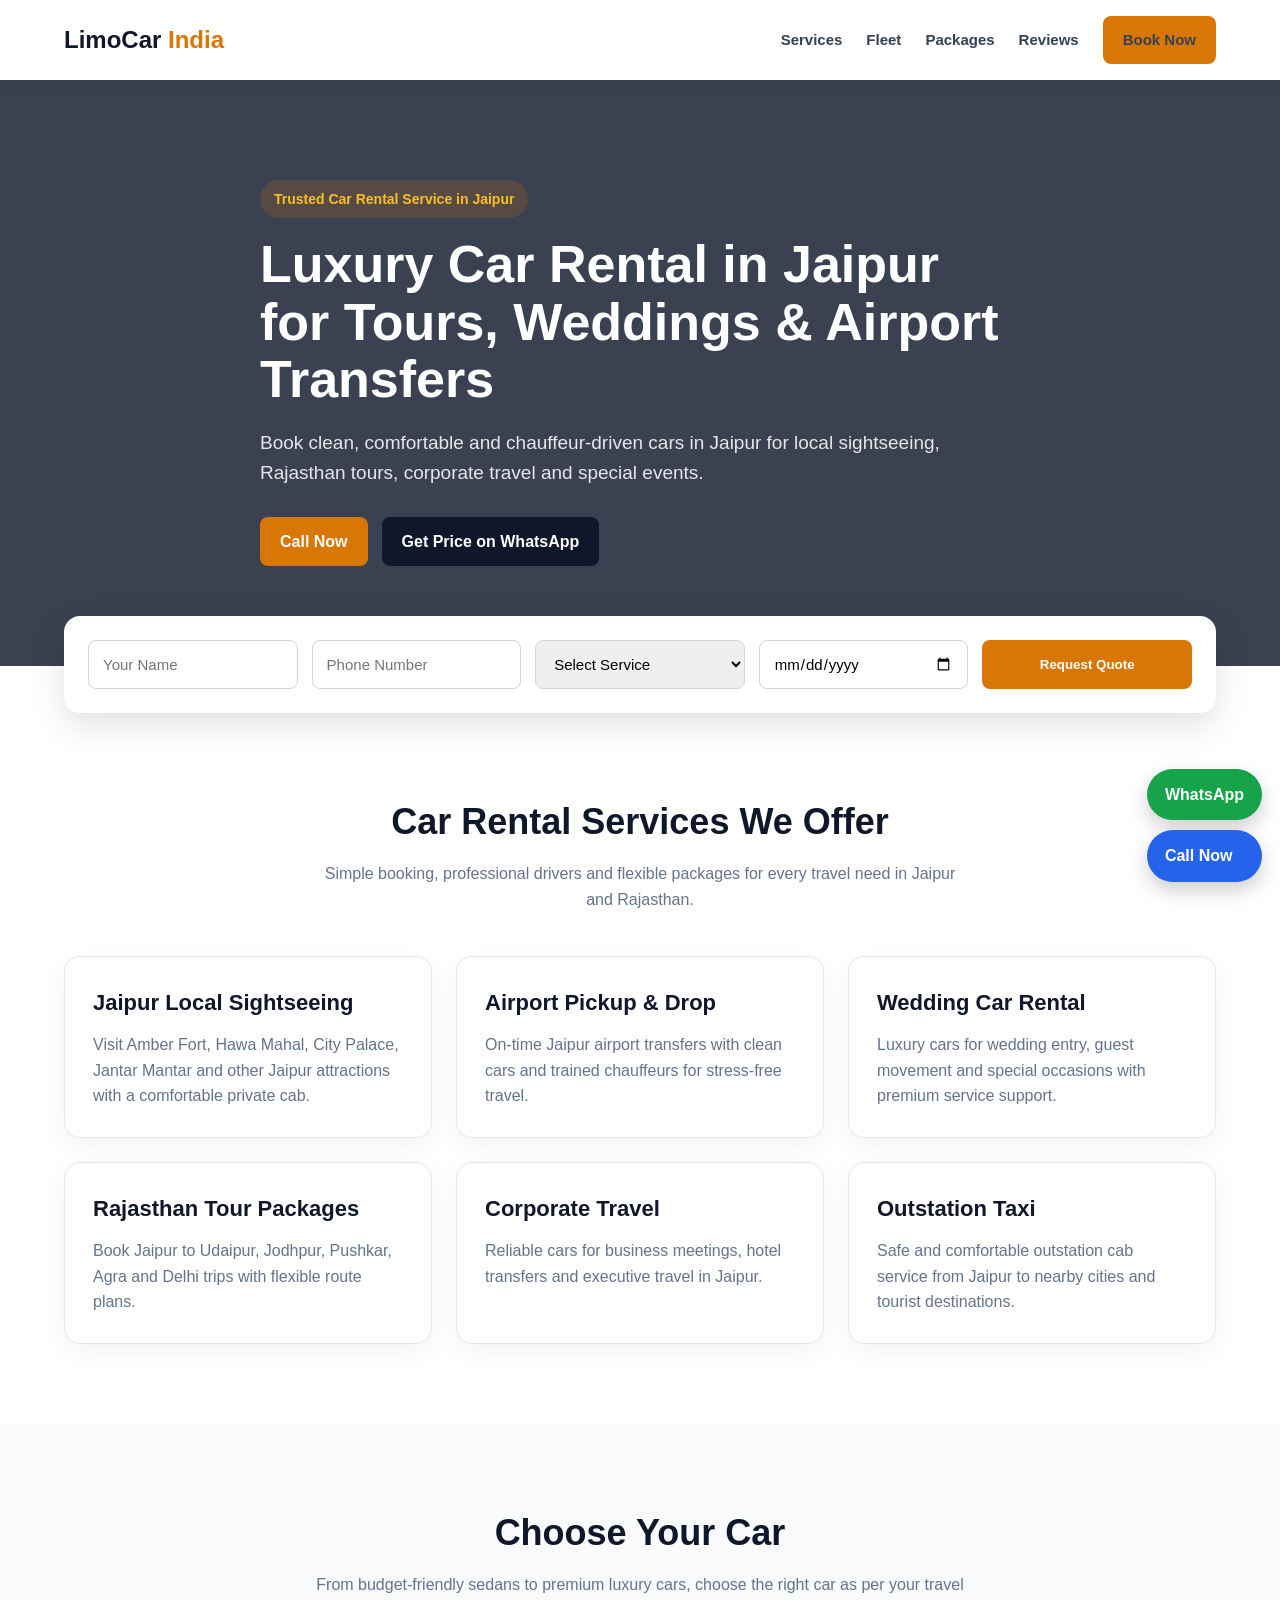
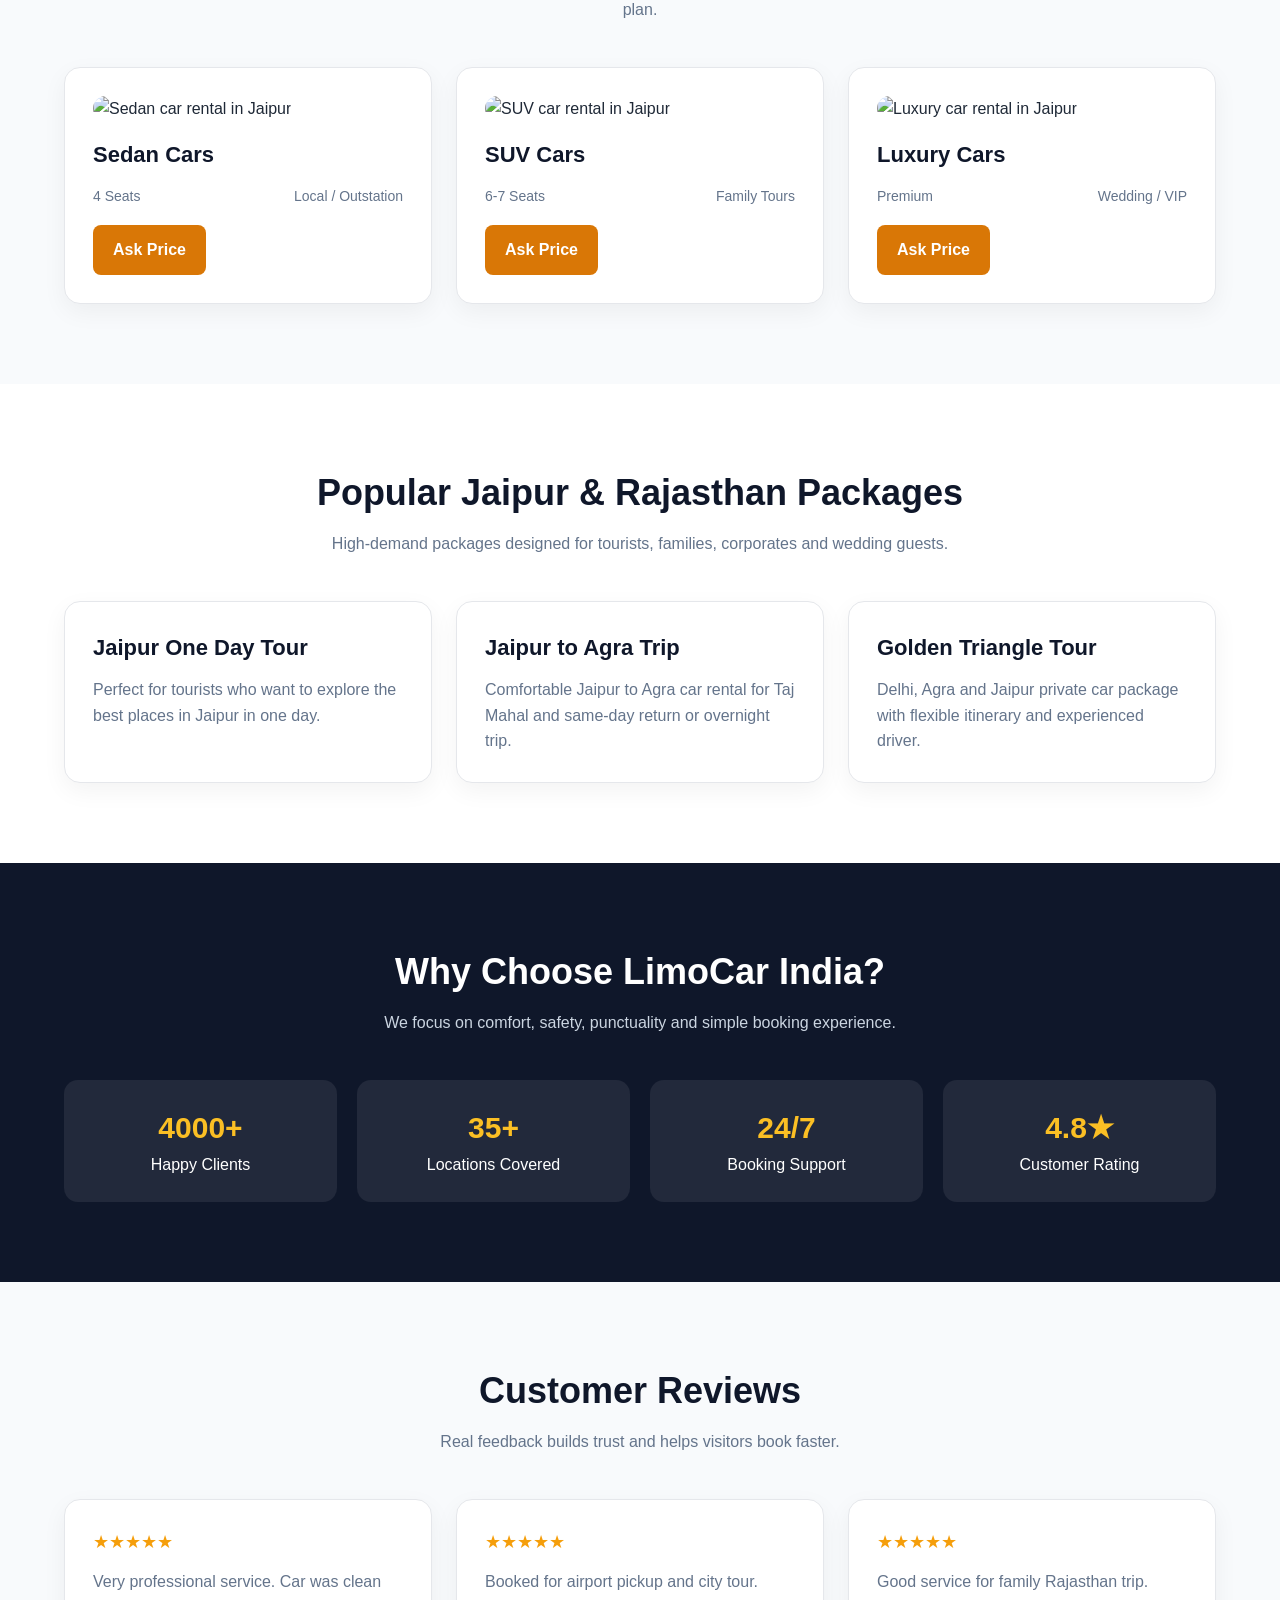
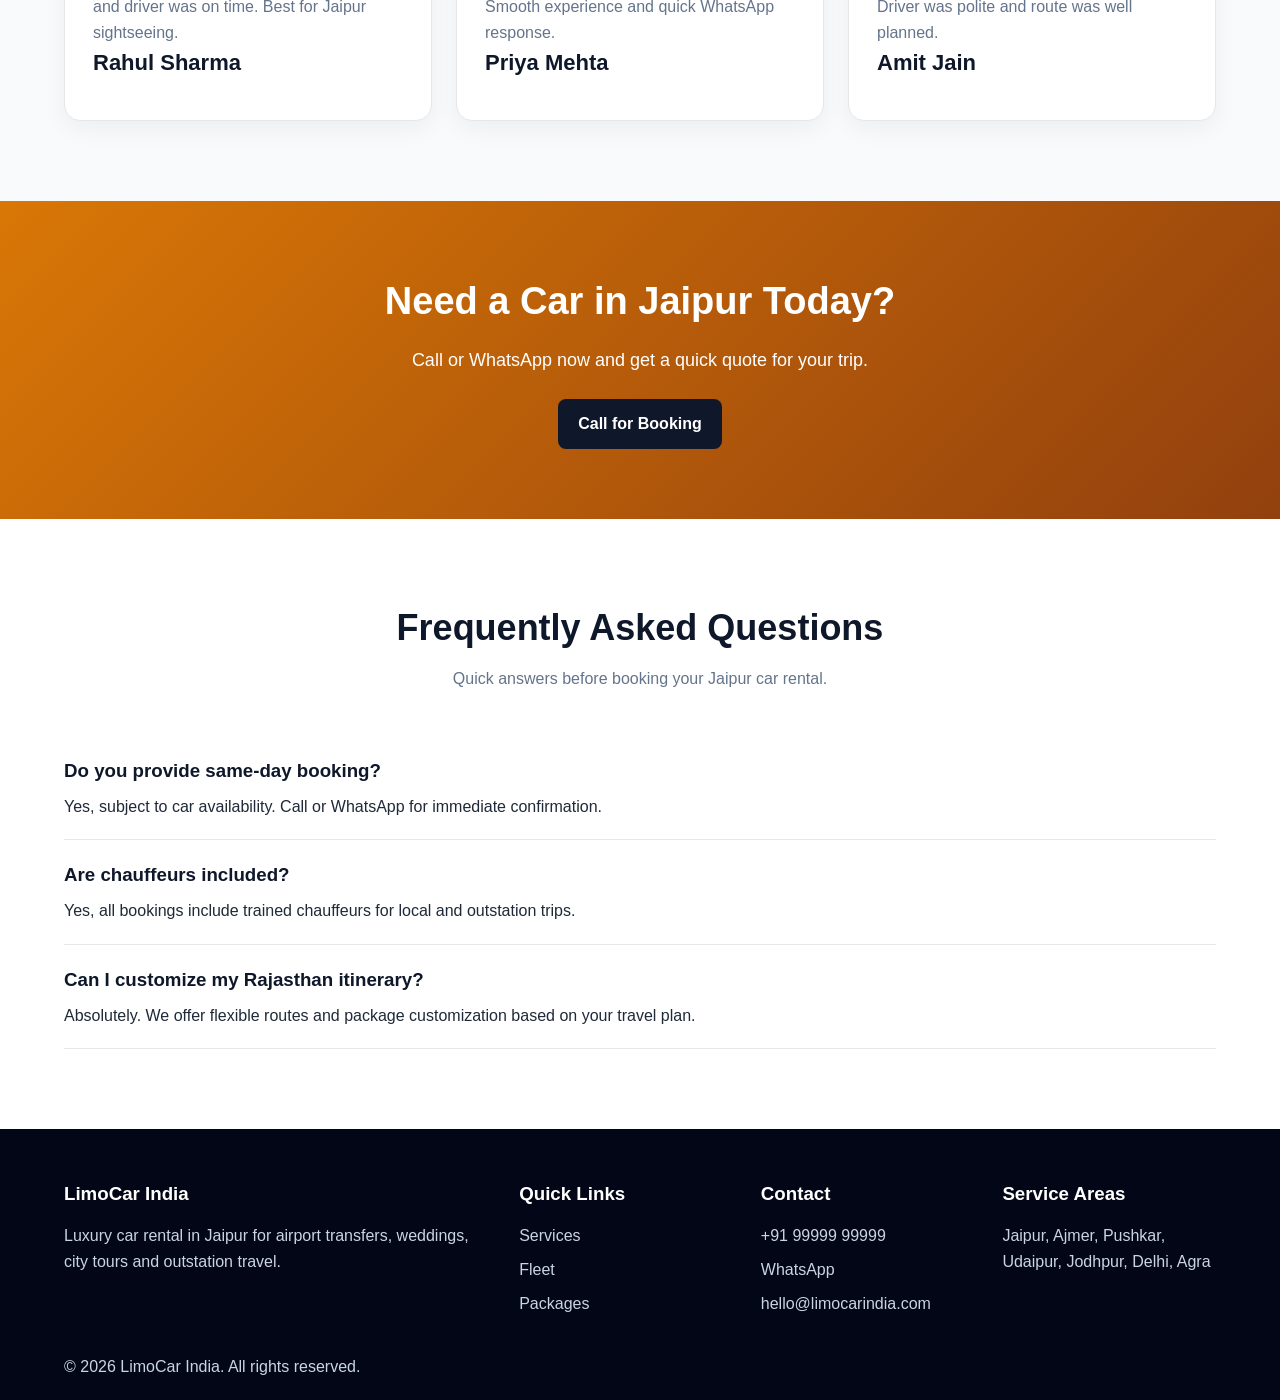
==== index.html @ aa5ab609 "Add complete Jaipur luxury car rental landing page" ====
<!DOCTYPE html>
<html lang="en">
<head>
  <meta charset="UTF-8" />
  <meta name="viewport" content="width=device-width, initial-scale=1.0" />
  <title>Luxury Car Rental in Jaipur | LimoCar India</title>
  <meta name="description" content="Book reliable luxury car rental in Jaipur for airport transfers, weddings, city tours, Rajasthan trips and corporate travel. Call or WhatsApp LimoCar India today." />
  <style>
    * { margin: 0; padding: 0; box-sizing: border-box; font-family: Arial, sans-serif; }
    body { color: #1f2937; background: #ffffff; line-height: 1.6; }
    a { text-decoration: none; }
    .container { width: 90%; max-width: 1180px; margin: auto; }

    header { background: #ffffff; box-shadow: 0 2px 12px rgba(0,0,0,0.08); position: sticky; top: 0; z-index: 1000; }
    .nav { display: flex; align-items: center; justify-content: space-between; padding: 16px 0; }
    .logo { font-size: 24px; font-weight: 800; color: #0f172a; }
    .logo span { color: #d97706; }
    .nav-links { display: flex; gap: 24px; align-items: center; }
    .nav-links a { color: #334155; font-size: 15px; font-weight: 600; }

    .btn { display: inline-block; padding: 12px 20px; border-radius: 8px; font-weight: 700; transition: 0.3s; border: none; cursor: pointer; }
    .btn-primary { background: #d97706; color: #ffffff; }
    .btn-primary:hover { background: #b45309; }
    .btn-secondary { background: #0f172a; color: #ffffff; }

    .hero {
      background: linear-gradient(rgba(15,23,42,0.82), rgba(15,23,42,0.82)), url('https://images.unsplash.com/photo-1549924231-f129b911e442?auto=format&fit=crop&w=1600&q=80');
      background-size: cover; background-position: center; color: #ffffff; padding: 100px 0;
    }
    .hero-content { max-width: 760px; }
    .badge { display: inline-block; background: rgba(217,119,6,0.18); color: #fbbf24; padding: 8px 14px; border-radius: 50px; margin-bottom: 18px; font-weight: 700; font-size: 14px; }
    h1 { font-size: 52px; line-height: 1.1; margin-bottom: 20px; }
    .hero p { font-size: 19px; margin-bottom: 28px; color: #e5e7eb; }
    .hero-actions { display: flex; gap: 14px; flex-wrap: wrap; }

    .quick-form { background: #ffffff; padding: 24px; border-radius: 16px; margin-top: -50px; box-shadow: 0 12px 35px rgba(0,0,0,0.12); position: relative; z-index: 10; }
    .form-grid { display: grid; grid-template-columns: repeat(5, 1fr); gap: 14px; }
    input, select { padding: 14px; border: 1px solid #d1d5db; border-radius: 8px; width: 100%; font-size: 15px; }

    .section { padding: 80px 0; }
    .section-title { text-align: center; margin-bottom: 44px; }
    .section-title h2 { font-size: 36px; color: #0f172a; margin-bottom: 10px; }
    .section-title p { color: #64748b; max-width: 650px; margin: auto; }

    .cards { display: grid; grid-template-columns: repeat(3, 1fr); gap: 24px; }
    .card { padding: 28px; border: 1px solid #e5e7eb; border-radius: 16px; background: #ffffff; box-shadow: 0 8px 24px rgba(0,0,0,0.05); }
    .card h3 { font-size: 22px; margin-bottom: 12px; color: #0f172a; }
    .card p { color: #64748b; }

    .fleet { background: #f8fafc; }
    .fleet-card img { width: 100%; height: 210px; object-fit: cover; border-radius: 14px; margin-bottom: 16px; }
    .fleet-meta { display: flex; justify-content: space-between; margin: 12px 0 18px; color: #64748b; font-size: 14px; }

    .why { background: #0f172a; color: #ffffff; }
    .why .section-title h2, .why h3 { color: #ffffff; }
    .why p { color: #cbd5e1; }
    .trust-grid { display: grid; grid-template-columns: repeat(4, 1fr); gap: 20px; text-align: center; }
    .trust-box { background: rgba(255,255,255,0.08); padding: 24px; border-radius: 14px; }
    .trust-box strong { display: block; font-size: 30px; color: #fbbf24; }

    .reviews { background: #f8fafc; }
    .review-stars { color: #f59e0b; margin-bottom: 12px; font-size: 18px; }

    .cta-section { background: linear-gradient(135deg, #d97706, #92400e); color: #ffffff; text-align: center; padding: 70px 20px; }
    .cta-section h2 { font-size: 38px; margin-bottom: 14px; }
    .cta-section p { margin-bottom: 24px; font-size: 18px; }

    .faq-item { border-bottom: 1px solid #e5e7eb; padding: 20px 0; }
    .faq-item h3 { color: #0f172a; margin-bottom: 8px; }

    footer { background: #020617; color: #cbd5e1; padding: 50px 0 20px; }
    .footer-grid { display: grid; grid-template-columns: 2fr 1fr 1fr 1fr; gap: 28px; margin-bottom: 30px; }
    footer h3 { color: #ffffff; margin-bottom: 14px; }
    footer a { display: block; color: #cbd5e1; margin-bottom: 8px; }

    .floating-actions { position: fixed; right: 18px; bottom: 18px; display: flex; flex-direction: column; gap: 10px; z-index: 999; }
    .floating-actions a { padding: 13px 18px; border-radius: 50px; color: #ffffff; font-weight: 800; box-shadow: 0 8px 20px rgba(0,0,0,0.2); }
    .whatsapp { background: #16a34a; }
    .call { background: #2563eb; }

    @media (max-width: 900px) {
      h1 { font-size: 38px; }
      .nav-links { display: none; }
      .form-grid, .cards, .trust-grid, .footer-grid { grid-template-columns: 1fr; }
      .hero { padding: 80px 0; }
    }
  </style>
</head>
<body>
<header>
  <div class="container nav">
    <div class="logo">LimoCar <span>India</span></div>
    <nav class="nav-links">
      <a href="#services">Services</a><a href="#fleet">Fleet</a><a href="#packages">Packages</a><a href="#reviews">Reviews</a><a href="#contact" class="btn btn-primary">Book Now</a>
    </nav>
  </div>
</header>

<section class="hero"><div class="container hero-content"><span class="badge">Trusted Car Rental Service in Jaipur</span><h1>Luxury Car Rental in Jaipur for Tours, Weddings & Airport Transfers</h1><p>Book clean, comfortable and chauffeur-driven cars in Jaipur for local sightseeing, Rajasthan tours, corporate travel and special events.</p><div class="hero-actions"><a href="tel:+919999999999" class="btn btn-primary">Call Now</a><a href="https://wa.me/919999999999" class="btn btn-secondary">Get Price on WhatsApp</a></div></div></section>

<div class="container quick-form" id="contact"><form class="form-grid"><input type="text" placeholder="Your Name" required /><input type="tel" placeholder="Phone Number" required /><select required><option value="">Select Service</option><option>Jaipur City Tour</option><option>Airport Transfer</option><option>Wedding Car Rental</option><option>Rajasthan Tour Package</option><option>Corporate Travel</option></select><input type="date" required /><button class="btn btn-primary" type="submit">Request Quote</button></form></div>

<section class="section" id="services"><div class="container"><div class="section-title"><h2>Car Rental Services We Offer</h2><p>Simple booking, professional drivers and flexible packages for every travel need in Jaipur and Rajasthan.</p></div><div class="cards"><div class="card"><h3>Jaipur Local Sightseeing</h3><p>Visit Amber Fort, Hawa Mahal, City Palace, Jantar Mantar and other Jaipur attractions with a comfortable private cab.</p></div><div class="card"><h3>Airport Pickup & Drop</h3><p>On-time Jaipur airport transfers with clean cars and trained chauffeurs for stress-free travel.</p></div><div class="card"><h3>Wedding Car Rental</h3><p>Luxury cars for wedding entry, guest movement and special occasions with premium service support.</p></div><div class="card"><h3>Rajasthan Tour Packages</h3><p>Book Jaipur to Udaipur, Jodhpur, Pushkar, Agra and Delhi trips with flexible route plans.</p></div><div class="card"><h3>Corporate Travel</h3><p>Reliable cars for business meetings, hotel transfers and executive travel in Jaipur.</p></div><div class="card"><h3>Outstation Taxi</h3><p>Safe and comfortable outstation cab service from Jaipur to nearby cities and tourist destinations.</p></div></div></div></section>

<section class="section fleet" id="fleet"><div class="container"><div class="section-title"><h2>Choose Your Car</h2><p>From budget-friendly sedans to premium luxury cars, choose the right car as per your travel plan.</p></div><div class="cards"><div class="card fleet-card"><img src="https://images.unsplash.com/photo-1552519507-da3b142c6e3d?auto=format&fit=crop&w=900&q=80" alt="Sedan car rental in Jaipur"><h3>Sedan Cars</h3><div class="fleet-meta"><span>4 Seats</span><span>Local / Outstation</span></div><a href="https://wa.me/919999999999" class="btn btn-primary">Ask Price</a></div><div class="card fleet-card"><img src="https://images.unsplash.com/photo-1519641471654-76ce0107ad1b?auto=format&fit=crop&w=900&q=80" alt="SUV car rental in Jaipur"><h3>SUV Cars</h3><div class="fleet-meta"><span>6-7 Seats</span><span>Family Tours</span></div><a href="https://wa.me/919999999999" class="btn btn-primary">Ask Price</a></div><div class="card fleet-card"><img src="https://images.unsplash.com/photo-1503376780353-7e6692767b70?auto=format&fit=crop&w=900&q=80" alt="Luxury car rental in Jaipur"><h3>Luxury Cars</h3><div class="fleet-meta"><span>Premium</span><span>Wedding / VIP</span></div><a href="https://wa.me/919999999999" class="btn btn-primary">Ask Price</a></div></div></div></section>

<section class="section" id="packages"><div class="container"><div class="section-title"><h2>Popular Jaipur & Rajasthan Packages</h2><p>High-demand packages designed for tourists, families, corporates and wedding guests.</p></div><div class="cards"><div class="card"><h3>Jaipur One Day Tour</h3><p>Perfect for tourists who want to explore the best places in Jaipur in one day.</p></div><div class="card"><h3>Jaipur to Agra Trip</h3><p>Comfortable Jaipur to Agra car rental for Taj Mahal and same-day return or overnight trip.</p></div><div class="card"><h3>Golden Triangle Tour</h3><p>Delhi, Agra and Jaipur private car package with flexible itinerary and experienced driver.</p></div></div></div></section>

<section class="section why"><div class="container"><div class="section-title"><h2>Why Choose LimoCar India?</h2><p>We focus on comfort, safety, punctuality and simple booking experience.</p></div><div class="trust-grid"><div class="trust-box"><strong>4000+</strong><span>Happy Clients</span></div><div class="trust-box"><strong>35+</strong><span>Locations Covered</span></div><div class="trust-box"><strong>24/7</strong><span>Booking Support</span></div><div class="trust-box"><strong>4.8★</strong><span>Customer Rating</span></div></div></div></section>

<section class="section reviews" id="reviews"><div class="container"><div class="section-title"><h2>Customer Reviews</h2><p>Real feedback builds trust and helps visitors book faster.</p></div><div class="cards"><div class="card"><div class="review-stars">★★★★★</div><p>Very professional service. Car was clean and driver was on time. Best for Jaipur sightseeing.</p><h3>Rahul Sharma</h3></div><div class="card"><div class="review-stars">★★★★★</div><p>Booked for airport pickup and city tour. Smooth experience and quick WhatsApp response.</p><h3>Priya Mehta</h3></div><div class="card"><div class="review-stars">★★★★★</div><p>Good service for family Rajasthan trip. Driver was polite and route was well planned.</p><h3>Amit Jain</h3></div></div></div></section>

<section class="cta-section"><div class="container"><h2>Need a Car in Jaipur Today?</h2><p>Call or WhatsApp now and get a quick quote for your trip.</p><a href="tel:+919999999999" class="btn btn-secondary">Call for Booking</a></div></section>

<section class="section"><div class="container"><div class="section-title"><h2>Frequently Asked Questions</h2><p>Quick answers before booking your Jaipur car rental.</p></div><div class="faq-item"><h3>Do you provide same-day booking?</h3><p>Yes, subject to car availability. Call or WhatsApp for immediate confirmation.</p></div><div class="faq-item"><h3>Are chauffeurs included?</h3><p>Yes, all bookings include trained chauffeurs for local and outstation trips.</p></div><div class="faq-item"><h3>Can I customize my Rajasthan itinerary?</h3><p>Absolutely. We offer flexible routes and package customization based on your travel plan.</p></div></div></section>

<footer><div class="container"><div class="footer-grid"><div><h3>LimoCar India</h3><p>Luxury car rental in Jaipur for airport transfers, weddings, city tours and outstation travel.</p></div><div><h3>Quick Links</h3><a href="#services">Services</a><a href="#fleet">Fleet</a><a href="#packages">Packages</a></div><div><h3>Contact</h3><a href="tel:+919999999999">+91 99999 99999</a><a href="https://wa.me/919999999999">WhatsApp</a><a href="mailto:hello@limocarindia.com">hello@limocarindia.com</a></div><div><h3>Service Areas</h3><p>Jaipur, Ajmer, Pushkar, Udaipur, Jodhpur, Delhi, Agra</p></div></div><p>© 2026 LimoCar India. All rights reserved.</p></div></footer>

<div class="floating-actions"><a href="https://wa.me/919999999999" class="whatsapp">WhatsApp</a><a href="tel:+919999999999" class="call">Call Now</a></div>
</body>
</html>
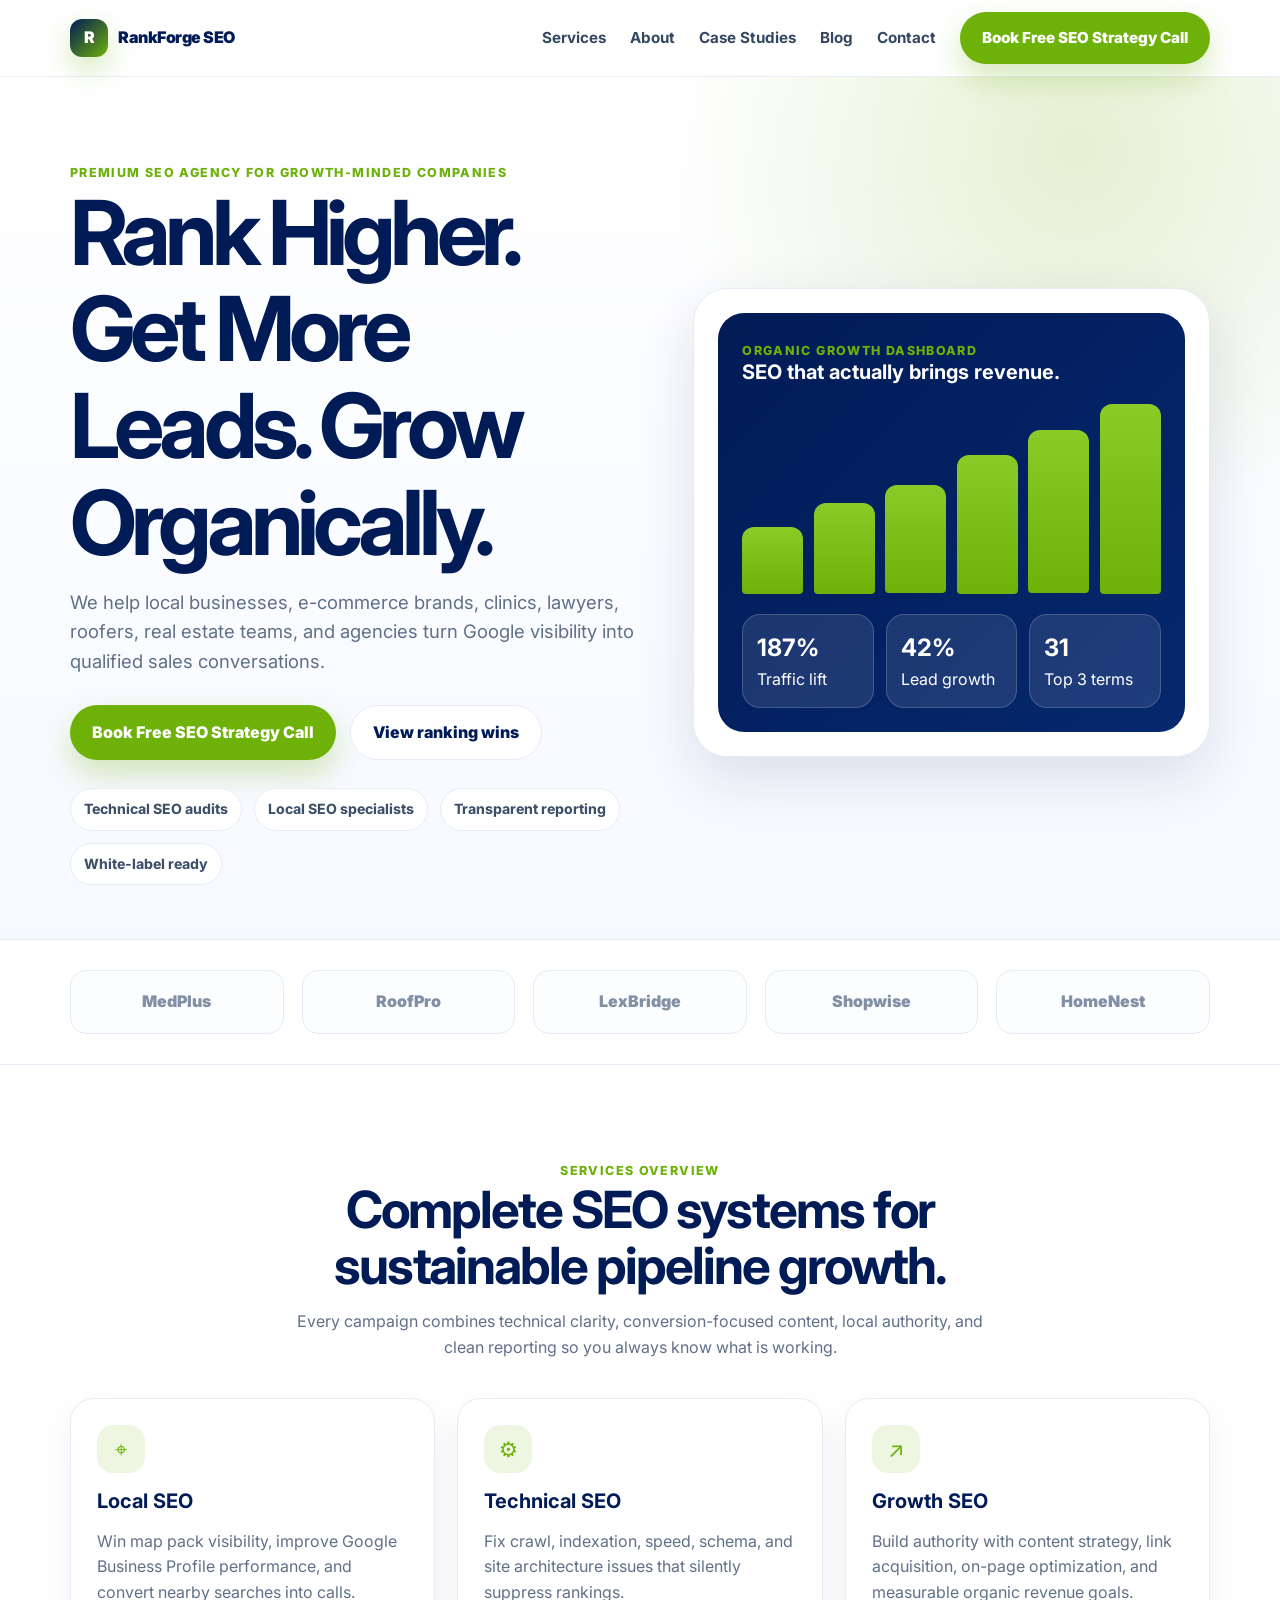
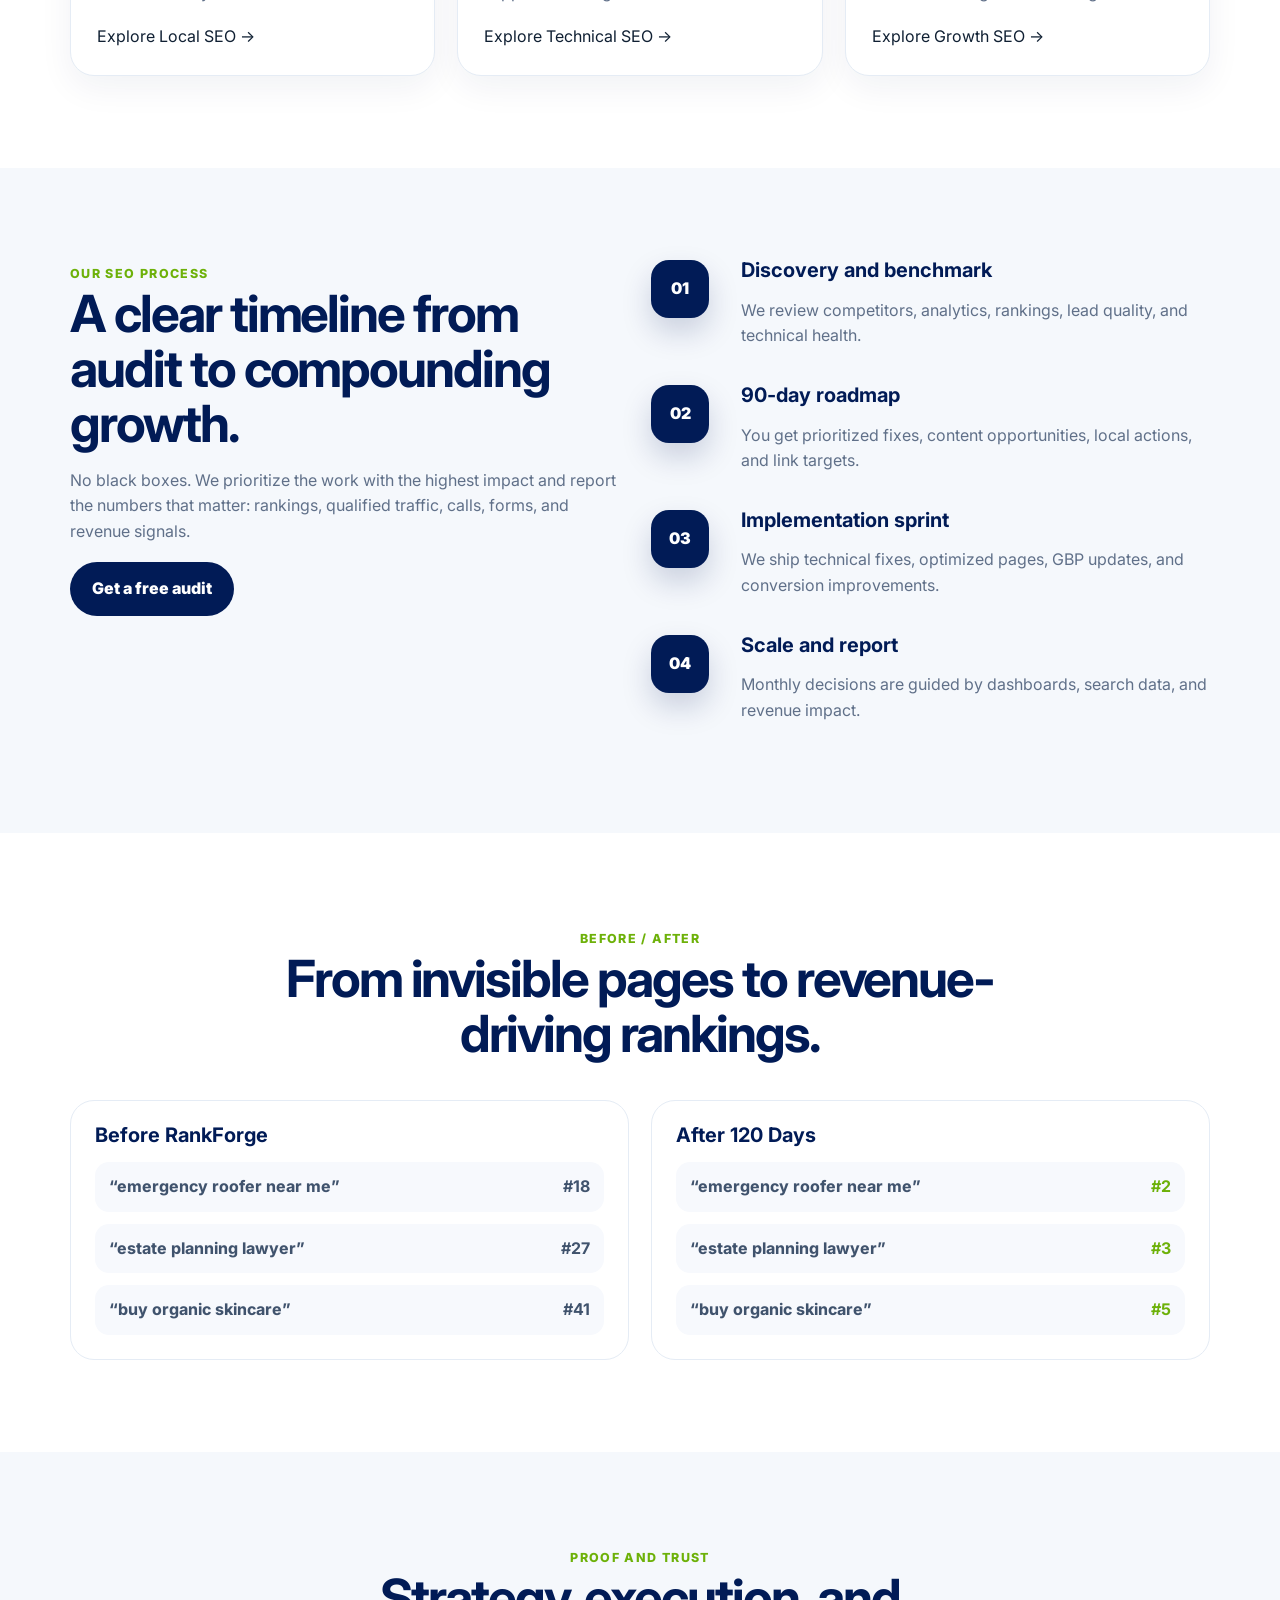
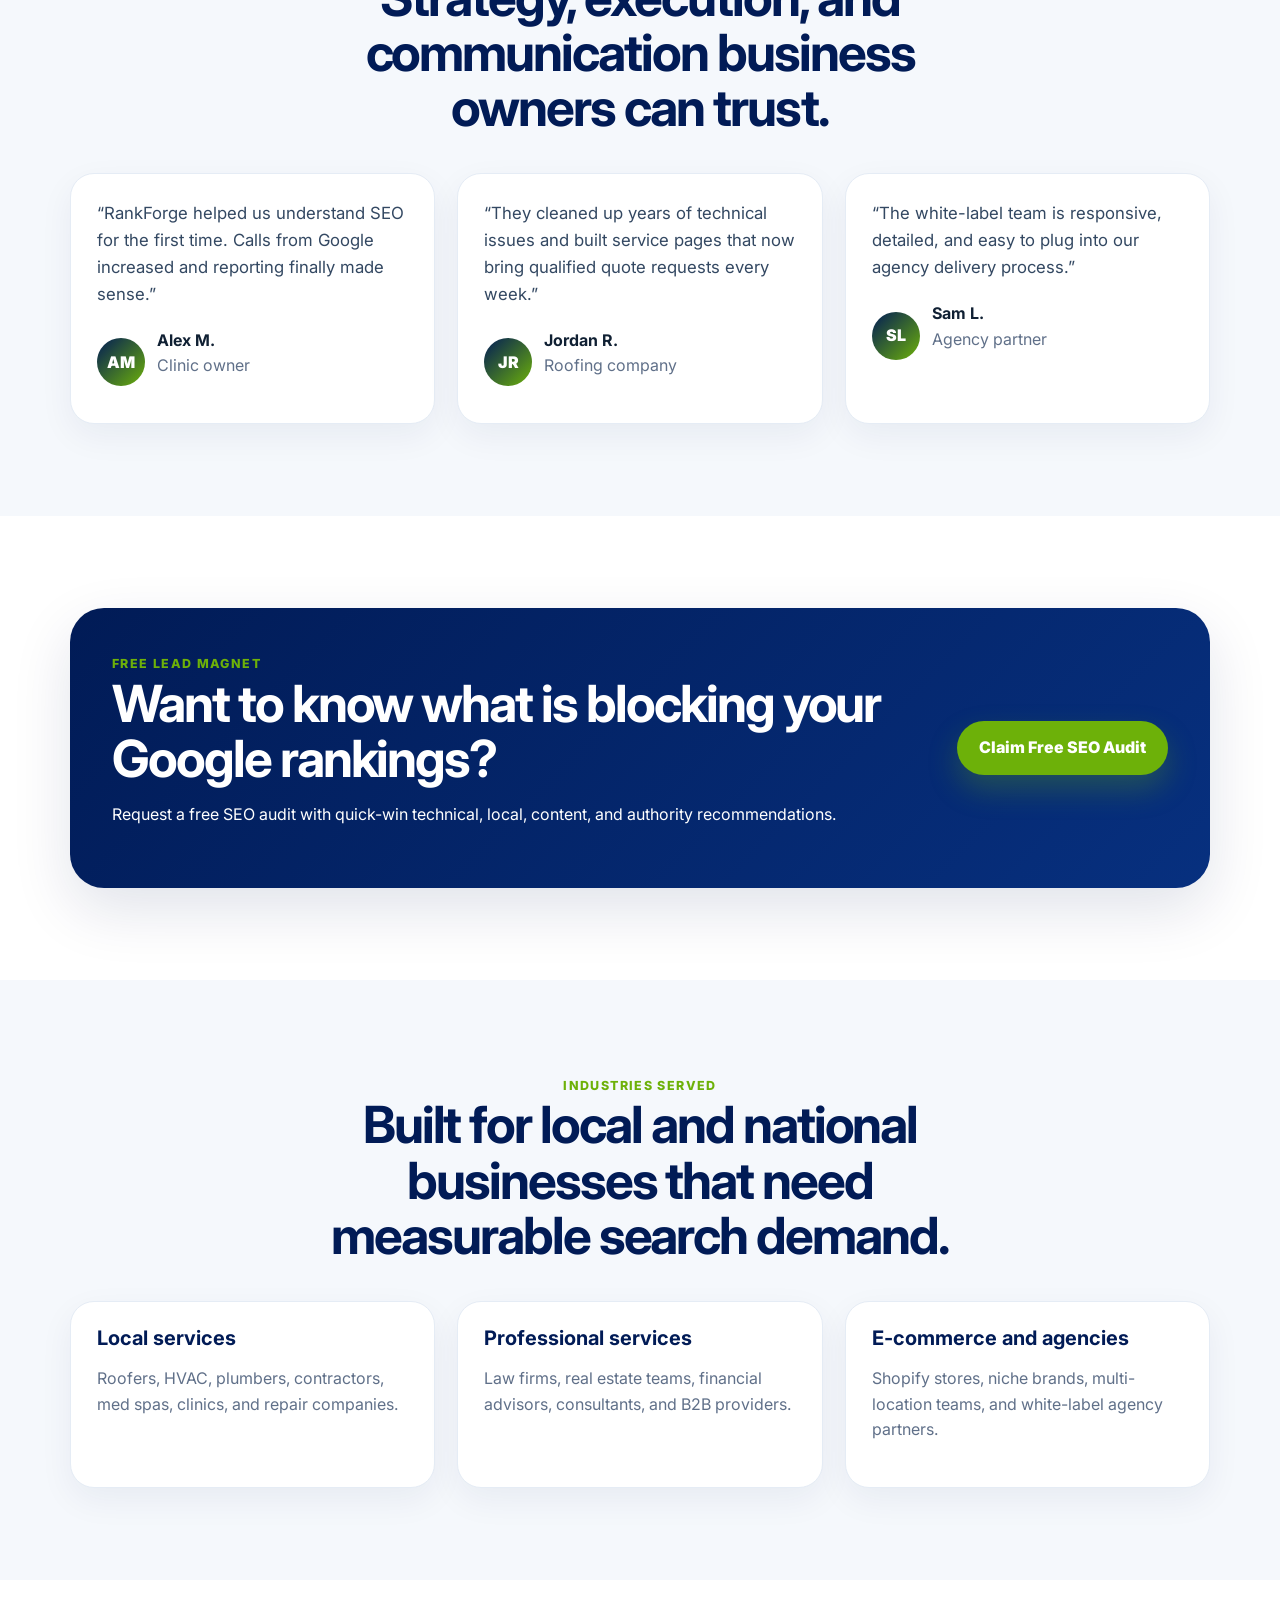
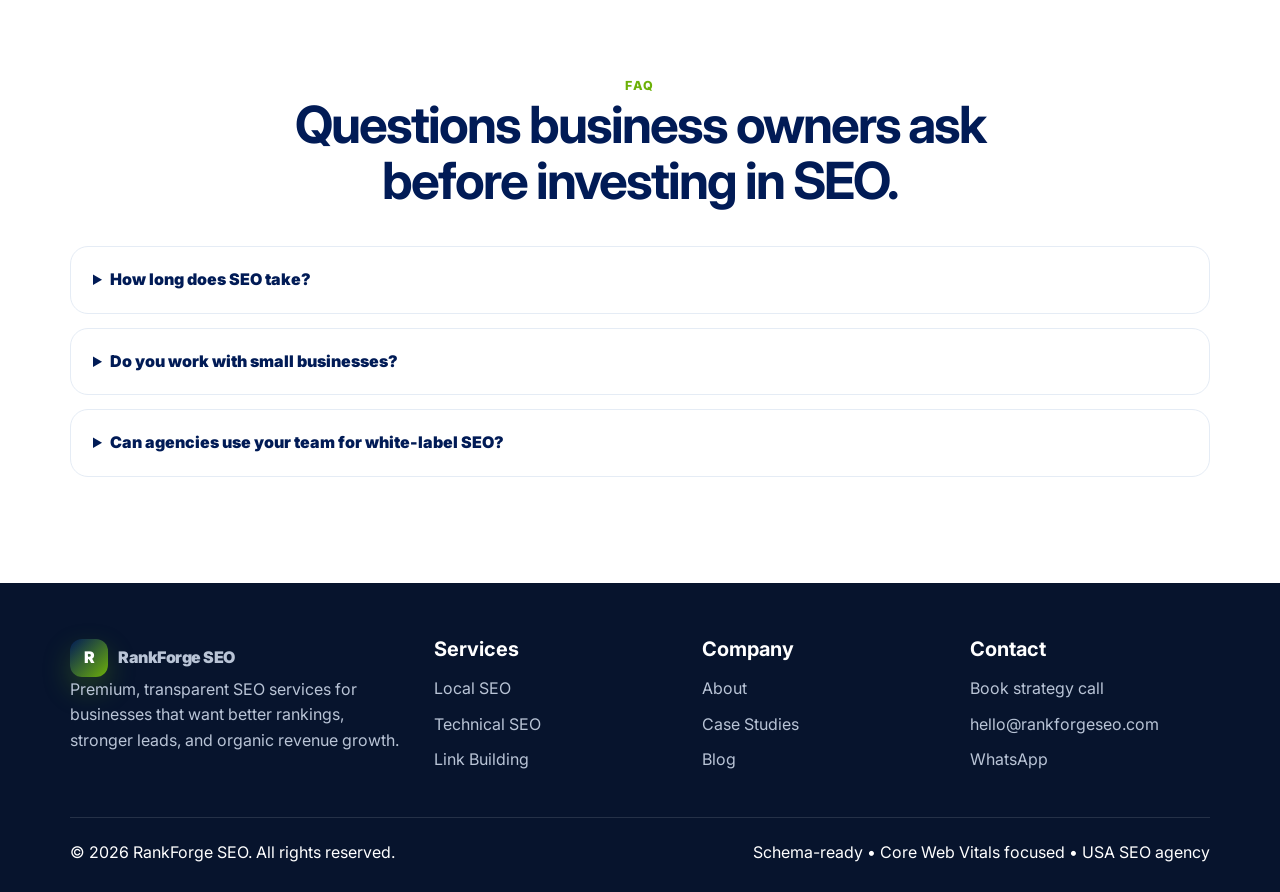
==== commit dc2ce51c: "Create premium SEO agency website" ====
--- a/index.html
+++ b/index.html
@@ -1,121 +1,138 @@
-<!DOCTYPE html>
+<!doctype html>
 <html lang="en">
 <head>
-  <meta charset="UTF-8" />
-  <meta name="viewport" content="width=device-width, initial-scale=1.0" />
-  <title>Luxury Car Rental in Jaipur | LimoCar India</title>
-  <meta name="description" content="Book reliable luxury car rental in Jaipur for airport transfers, weddings, city tours, Rajasthan trips and corporate travel. Call or WhatsApp LimoCar India today." />
-  <style>
-    * { margin: 0; padding: 0; box-sizing: border-box; font-family: Arial, sans-serif; }
-    body { color: #1f2937; background: #ffffff; line-height: 1.6; }
-    a { text-decoration: none; }
-    .container { width: 90%; max-width: 1180px; margin: auto; }
-
-    header { background: #ffffff; box-shadow: 0 2px 12px rgba(0,0,0,0.08); position: sticky; top: 0; z-index: 1000; }
-    .nav { display: flex; align-items: center; justify-content: space-between; padding: 16px 0; }
-    .logo { font-size: 24px; font-weight: 800; color: #0f172a; }
-    .logo span { color: #d97706; }
-    .nav-links { display: flex; gap: 24px; align-items: center; }
-    .nav-links a { color: #334155; font-size: 15px; font-weight: 600; }
-
-    .btn { display: inline-block; padding: 12px 20px; border-radius: 8px; font-weight: 700; transition: 0.3s; border: none; cursor: pointer; }
-    .btn-primary { background: #d97706; color: #ffffff; }
-    .btn-primary:hover { background: #b45309; }
-    .btn-secondary { background: #0f172a; color: #ffffff; }
-
-    .hero {
-      background: linear-gradient(rgba(15,23,42,0.82), rgba(15,23,42,0.82)), url('https://images.unsplash.com/photo-1549924231-f129b911e442?auto=format&fit=crop&w=1600&q=80');
-      background-size: cover; background-position: center; color: #ffffff; padding: 100px 0;
-    }
-    .hero-content { max-width: 760px; }
-    .badge { display: inline-block; background: rgba(217,119,6,0.18); color: #fbbf24; padding: 8px 14px; border-radius: 50px; margin-bottom: 18px; font-weight: 700; font-size: 14px; }
-    h1 { font-size: 52px; line-height: 1.1; margin-bottom: 20px; }
-    .hero p { font-size: 19px; margin-bottom: 28px; color: #e5e7eb; }
-    .hero-actions { display: flex; gap: 14px; flex-wrap: wrap; }
-
-    .quick-form { background: #ffffff; padding: 24px; border-radius: 16px; margin-top: -50px; box-shadow: 0 12px 35px rgba(0,0,0,0.12); position: relative; z-index: 10; }
-    .form-grid { display: grid; grid-template-columns: repeat(5, 1fr); gap: 14px; }
-    input, select { padding: 14px; border: 1px solid #d1d5db; border-radius: 8px; width: 100%; font-size: 15px; }
-
-    .section { padding: 80px 0; }
-    .section-title { text-align: center; margin-bottom: 44px; }
-    .section-title h2 { font-size: 36px; color: #0f172a; margin-bottom: 10px; }
-    .section-title p { color: #64748b; max-width: 650px; margin: auto; }
-
-    .cards { display: grid; grid-template-columns: repeat(3, 1fr); gap: 24px; }
-    .card { padding: 28px; border: 1px solid #e5e7eb; border-radius: 16px; background: #ffffff; box-shadow: 0 8px 24px rgba(0,0,0,0.05); }
-    .card h3 { font-size: 22px; margin-bottom: 12px; color: #0f172a; }
-    .card p { color: #64748b; }
-
-    .fleet { background: #f8fafc; }
-    .fleet-card img { width: 100%; height: 210px; object-fit: cover; border-radius: 14px; margin-bottom: 16px; }
-    .fleet-meta { display: flex; justify-content: space-between; margin: 12px 0 18px; color: #64748b; font-size: 14px; }
-
-    .why { background: #0f172a; color: #ffffff; }
-    .why .section-title h2, .why h3 { color: #ffffff; }
-    .why p { color: #cbd5e1; }
-    .trust-grid { display: grid; grid-template-columns: repeat(4, 1fr); gap: 20px; text-align: center; }
-    .trust-box { background: rgba(255,255,255,0.08); padding: 24px; border-radius: 14px; }
-    .trust-box strong { display: block; font-size: 30px; color: #fbbf24; }
-
-    .reviews { background: #f8fafc; }
-    .review-stars { color: #f59e0b; margin-bottom: 12px; font-size: 18px; }
-
-    .cta-section { background: linear-gradient(135deg, #d97706, #92400e); color: #ffffff; text-align: center; padding: 70px 20px; }
-    .cta-section h2 { font-size: 38px; margin-bottom: 14px; }
-    .cta-section p { margin-bottom: 24px; font-size: 18px; }
-
-    .faq-item { border-bottom: 1px solid #e5e7eb; padding: 20px 0; }
-    .faq-item h3 { color: #0f172a; margin-bottom: 8px; }
-
-    footer { background: #020617; color: #cbd5e1; padding: 50px 0 20px; }
-    .footer-grid { display: grid; grid-template-columns: 2fr 1fr 1fr 1fr; gap: 28px; margin-bottom: 30px; }
-    footer h3 { color: #ffffff; margin-bottom: 14px; }
-    footer a { display: block; color: #cbd5e1; margin-bottom: 8px; }
-
-    .floating-actions { position: fixed; right: 18px; bottom: 18px; display: flex; flex-direction: column; gap: 10px; z-index: 999; }
-    .floating-actions a { padding: 13px 18px; border-radius: 50px; color: #ffffff; font-weight: 800; box-shadow: 0 8px 20px rgba(0,0,0,0.2); }
-    .whatsapp { background: #16a34a; }
-    .call { background: #2563eb; }
-
-    @media (max-width: 900px) {
-      h1 { font-size: 38px; }
-      .nav-links { display: none; }
-      .form-grid, .cards, .trust-grid, .footer-grid { grid-template-columns: 1fr; }
-      .hero { padding: 80px 0; }
-    }
-  </style>
+  <meta charset="utf-8">
+  <meta name="viewport" content="width=device-width, initial-scale=1">
+  <title>RankForge SEO | Premium SEO Services for USA Businesses</title>
+  <meta name="description" content="RankForge SEO helps USA businesses rank higher, earn better leads, and grow organic revenue with local SEO, technical SEO, content strategy, and link building.">
+  <link rel="preconnect" href="https://fonts.googleapis.com">
+  <link rel="preconnect" href="https://fonts.gstatic.com" crossorigin>
+  <link href="https://fonts.googleapis.com/css2?family=Inter:wght@400;600;700;800;900&display=swap" rel="stylesheet">
+  <link rel="stylesheet" href="styles.css">
+  <script type="application/ld+json">{"@context":"https://schema.org","@type":"ProfessionalService","name":"RankForge SEO","areaServed":"United States","serviceType":"SEO Services","url":"https://example.com","telephone":"+1-555-0199"}</script>
 </head>
 <body>
-<header>
-  <div class="container nav">
-    <div class="logo">LimoCar <span>India</span></div>
-    <nav class="nav-links">
-      <a href="#services">Services</a><a href="#fleet">Fleet</a><a href="#packages">Packages</a><a href="#reviews">Reviews</a><a href="#contact" class="btn btn-primary">Book Now</a>
-    </nav>
-  </div>
-</header>
+  <header class="nav">
+    <div class="container nav-row">
+      <a class="logo" href="index.html" aria-label="RankForge SEO home"><span class="logo-mark">R</span> RankForge SEO</a>
+      <button class="nav-toggle" aria-label="Open navigation">Menu</button>
+      <nav class="nav-links" aria-label="Primary navigation">
+        <a href="services.html">Services</a><a href="about.html">About</a><a href="case-studies.html">Case Studies</a><a href="blog.html">Blog</a><a href="contact.html">Contact</a>
+        <a class="btn btn-primary" href="contact.html">Book Free SEO Strategy Call</a>
+      </nav>
+    </div>
+  </header>
 
-<section class="hero"><div class="container hero-content"><span class="badge">Trusted Car Rental Service in Jaipur</span><h1>Luxury Car Rental in Jaipur for Tours, Weddings & Airport Transfers</h1><p>Book clean, comfortable and chauffeur-driven cars in Jaipur for local sightseeing, Rajasthan tours, corporate travel and special events.</p><div class="hero-actions"><a href="tel:+919999999999" class="btn btn-primary">Call Now</a><a href="https://wa.me/919999999999" class="btn btn-secondary">Get Price on WhatsApp</a></div></div></section>
+  <main>
+    <section class="hero">
+      <div class="container hero-grid">
+        <div class="hero-copy reveal visible">
+          <span class="eyebrow">Premium SEO agency for growth-minded companies</span>
+          <h1>Rank Higher. Get More Leads. Grow Organically.</h1>
+          <p>We help local businesses, e-commerce brands, clinics, lawyers, roofers, real estate teams, and agencies turn Google visibility into qualified sales conversations.</p>
+          <div class="hero-actions">
+            <a class="btn btn-primary" href="contact.html">Book Free SEO Strategy Call</a>
+            <a class="btn btn-ghost" href="case-studies.html">View ranking wins</a>
+          </div>
+          <div class="badges" aria-label="Trust badges">
+            <span class="badge">Technical SEO audits</span><span class="badge">Local SEO specialists</span><span class="badge">Transparent reporting</span><span class="badge">White-label ready</span>
+          </div>
+        </div>
+        <div class="hero-panel reveal visible">
+          <div class="analytics-card">
+            <span class="eyebrow">Organic growth dashboard</span>
+            <h3>SEO that actually brings revenue.</h3>
+            <div class="chart" aria-label="Organic traffic growth chart"><span class="bar" style="height:35%"></span><span class="bar" style="height:48%"></span><span class="bar" style="height:57%"></span><span class="bar" style="height:73%"></span><span class="bar" style="height:86%"></span><span class="bar" style="height:100%"></span></div>
+            <div class="metric-row">
+              <div class="metric"><strong data-count="187" data-suffix="%">0%</strong><span>Traffic lift</span></div>
+              <div class="metric"><strong data-count="42" data-suffix="%">0%</strong><span>Lead growth</span></div>
+              <div class="metric"><strong data-count="31">0</strong><span>Top 3 terms</span></div>
+            </div>
+          </div>
+        </div>
+      </div>
+    </section>
 
-<div class="container quick-form" id="contact"><form class="form-grid"><input type="text" placeholder="Your Name" required /><input type="tel" placeholder="Phone Number" required /><select required><option value="">Select Service</option><option>Jaipur City Tour</option><option>Airport Transfer</option><option>Wedding Car Rental</option><option>Rajasthan Tour Package</option><option>Corporate Travel</option></select><input type="date" required /><button class="btn btn-primary" type="submit">Request Quote</button></form></div>
+    <section class="logo-strip" aria-label="Client logos">
+      <div class="container logo-row"><div class="logo-box">MedPlus</div><div class="logo-box">RoofPro</div><div class="logo-box">LexBridge</div><div class="logo-box">Shopwise</div><div class="logo-box">HomeNest</div></div>
+    </section>
 
-<section class="section" id="services"><div class="container"><div class="section-title"><h2>Car Rental Services We Offer</h2><p>Simple booking, professional drivers and flexible packages for every travel need in Jaipur and Rajasthan.</p></div><div class="cards"><div class="card"><h3>Jaipur Local Sightseeing</h3><p>Visit Amber Fort, Hawa Mahal, City Palace, Jantar Mantar and other Jaipur attractions with a comfortable private cab.</p></div><div class="card"><h3>Airport Pickup & Drop</h3><p>On-time Jaipur airport transfers with clean cars and trained chauffeurs for stress-free travel.</p></div><div class="card"><h3>Wedding Car Rental</h3><p>Luxury cars for wedding entry, guest movement and special occasions with premium service support.</p></div><div class="card"><h3>Rajasthan Tour Packages</h3><p>Book Jaipur to Udaipur, Jodhpur, Pushkar, Agra and Delhi trips with flexible route plans.</p></div><div class="card"><h3>Corporate Travel</h3><p>Reliable cars for business meetings, hotel transfers and executive travel in Jaipur.</p></div><div class="card"><h3>Outstation Taxi</h3><p>Safe and comfortable outstation cab service from Jaipur to nearby cities and tourist destinations.</p></div></div></div></section>
+    <section class="section">
+      <div class="container">
+        <div class="section-head center reveal"><span class="eyebrow">Services overview</span><h2>Complete SEO systems for sustainable pipeline growth.</h2><p>Every campaign combines technical clarity, conversion-focused content, local authority, and clean reporting so you always know what is working.</p></div>
+        <div class="grid grid-3">
+          <article class="card reveal"><div class="icon">⌖</div><h3>Local SEO</h3><p>Win map pack visibility, improve Google Business Profile performance, and convert nearby searches into calls.</p><a href="services.html#local-seo">Explore Local SEO →</a></article>
+          <article class="card reveal"><div class="icon">⚙</div><h3>Technical SEO</h3><p>Fix crawl, indexation, speed, schema, and site architecture issues that silently suppress rankings.</p><a href="services.html#technical-seo">Explore Technical SEO →</a></article>
+          <article class="card reveal"><div class="icon">↗</div><h3>Growth SEO</h3><p>Build authority with content strategy, link acquisition, on-page optimization, and measurable organic revenue goals.</p><a href="services.html#content-strategy">Explore Growth SEO →</a></article>
+        </div>
+      </div>
+    </section>
 
-<section class="section fleet" id="fleet"><div class="container"><div class="section-title"><h2>Choose Your Car</h2><p>From budget-friendly sedans to premium luxury cars, choose the right car as per your travel plan.</p></div><div class="cards"><div class="card fleet-card"><img src="https://images.unsplash.com/photo-1552519507-da3b142c6e3d?auto=format&fit=crop&w=900&q=80" alt="Sedan car rental in Jaipur"><h3>Sedan Cars</h3><div class="fleet-meta"><span>4 Seats</span><span>Local / Outstation</span></div><a href="https://wa.me/919999999999" class="btn btn-primary">Ask Price</a></div><div class="card fleet-card"><img src="https://images.unsplash.com/photo-1519641471654-76ce0107ad1b?auto=format&fit=crop&w=900&q=80" alt="SUV car rental in Jaipur"><h3>SUV Cars</h3><div class="fleet-meta"><span>6-7 Seats</span><span>Family Tours</span></div><a href="https://wa.me/919999999999" class="btn btn-primary">Ask Price</a></div><div class="card fleet-card"><img src="https://images.unsplash.com/photo-1503376780353-7e6692767b70?auto=format&fit=crop&w=900&q=80" alt="Luxury car rental in Jaipur"><h3>Luxury Cars</h3><div class="fleet-meta"><span>Premium</span><span>Wedding / VIP</span></div><a href="https://wa.me/919999999999" class="btn btn-primary">Ask Price</a></div></div></div></section>
+    <section class="section soft">
+      <div class="container grid grid-2">
+        <div class="section-head reveal"><span class="eyebrow">Our SEO process</span><h2>A clear timeline from audit to compounding growth.</h2><p>No black boxes. We prioritize the work with the highest impact and report the numbers that matter: rankings, qualified traffic, calls, forms, and revenue signals.</p><a class="btn btn-secondary" href="contact.html">Get a free audit</a></div>
+        <div class="timeline reveal">
+          <div class="step"><div><h3>Discovery and benchmark</h3><p>We review competitors, analytics, rankings, lead quality, and technical health.</p></div></div>
+          <div class="step"><div><h3>90-day roadmap</h3><p>You get prioritized fixes, content opportunities, local actions, and link targets.</p></div></div>
+          <div class="step"><div><h3>Implementation sprint</h3><p>We ship technical fixes, optimized pages, GBP updates, and conversion improvements.</p></div></div>
+          <div class="step"><div><h3>Scale and report</h3><p>Monthly decisions are guided by dashboards, search data, and revenue impact.</p></div></div>
+        </div>
+      </div>
+    </section>
 
-<section class="section" id="packages"><div class="container"><div class="section-title"><h2>Popular Jaipur & Rajasthan Packages</h2><p>High-demand packages designed for tourists, families, corporates and wedding guests.</p></div><div class="cards"><div class="card"><h3>Jaipur One Day Tour</h3><p>Perfect for tourists who want to explore the best places in Jaipur in one day.</p></div><div class="card"><h3>Jaipur to Agra Trip</h3><p>Comfortable Jaipur to Agra car rental for Taj Mahal and same-day return or overnight trip.</p></div><div class="card"><h3>Golden Triangle Tour</h3><p>Delhi, Agra and Jaipur private car package with flexible itinerary and experienced driver.</p></div></div></div></section>
+    <section class="section">
+      <div class="container">
+        <div class="section-head center reveal"><span class="eyebrow">Before / After</span><h2>From invisible pages to revenue-driving rankings.</h2></div>
+        <div class="before-after">
+          <div class="rank-card reveal"><h3>Before RankForge</h3><div class="rank-list"><div class="rank-item"><span>“emergency roofer near me”</span><strong>#18</strong></div><div class="rank-item"><span>“estate planning lawyer”</span><strong>#27</strong></div><div class="rank-item"><span>“buy organic skincare”</span><strong>#41</strong></div></div></div>
+          <div class="rank-card rank-after reveal"><h3>After 120 Days</h3><div class="rank-list"><div class="rank-item"><span>“emergency roofer near me”</span><strong>#2</strong></div><div class="rank-item"><span>“estate planning lawyer”</span><strong>#3</strong></div><div class="rank-item"><span>“buy organic skincare”</span><strong>#5</strong></div></div></div>
+        </div>
+      </div>
+    </section>
 
-<section class="section why"><div class="container"><div class="section-title"><h2>Why Choose LimoCar India?</h2><p>We focus on comfort, safety, punctuality and simple booking experience.</p></div><div class="trust-grid"><div class="trust-box"><strong>4000+</strong><span>Happy Clients</span></div><div class="trust-box"><strong>35+</strong><span>Locations Covered</span></div><div class="trust-box"><strong>24/7</strong><span>Booking Support</span></div><div class="trust-box"><strong>4.8★</strong><span>Customer Rating</span></div></div></div></section>
+    <section class="section soft">
+      <div class="container">
+        <div class="section-head center reveal"><span class="eyebrow">Proof and trust</span><h2>Strategy, execution, and communication business owners can trust.</h2></div>
+        <div class="grid grid-3">
+          <article class="card testimonial reveal"><blockquote>“RankForge helped us understand SEO for the first time. Calls from Google increased and reporting finally made sense.”</blockquote><div class="person"><div class="avatar">AM</div><div><strong>Alex M.</strong><p>Clinic owner</p></div></div></article>
+          <article class="card testimonial reveal"><blockquote>“They cleaned up years of technical issues and built service pages that now bring qualified quote requests every week.”</blockquote><div class="person"><div class="avatar">JR</div><div><strong>Jordan R.</strong><p>Roofing company</p></div></div></article>
+          <article class="card testimonial reveal"><blockquote>“The white-label team is responsive, detailed, and easy to plug into our agency delivery process.”</blockquote><div class="person"><div class="avatar">SL</div><div><strong>Sam L.</strong><p>Agency partner</p></div></div></article>
+        </div>
+      </div>
+    </section>
 
-<section class="section reviews" id="reviews"><div class="container"><div class="section-title"><h2>Customer Reviews</h2><p>Real feedback builds trust and helps visitors book faster.</p></div><div class="cards"><div class="card"><div class="review-stars">★★★★★</div><p>Very professional service. Car was clean and driver was on time. Best for Jaipur sightseeing.</p><h3>Rahul Sharma</h3></div><div class="card"><div class="review-stars">★★★★★</div><p>Booked for airport pickup and city tour. Smooth experience and quick WhatsApp response.</p><h3>Priya Mehta</h3></div><div class="card"><div class="review-stars">★★★★★</div><p>Good service for family Rajasthan trip. Driver was polite and route was well planned.</p><h3>Amit Jain</h3></div></div></div></section>
+    <section class="section">
+      <div class="container">
+        <div class="cta-band reveal"><div><span class="eyebrow">Free lead magnet</span><h2>Want to know what is blocking your Google rankings?</h2><p>Request a free SEO audit with quick-win technical, local, content, and authority recommendations.</p></div><a class="btn btn-primary" href="contact.html">Claim Free SEO Audit</a></div>
+      </div>
+    </section>
 
-<section class="cta-section"><div class="container"><h2>Need a Car in Jaipur Today?</h2><p>Call or WhatsApp now and get a quick quote for your trip.</p><a href="tel:+919999999999" class="btn btn-secondary">Call for Booking</a></div></section>
+    <section class="section soft">
+      <div class="container">
+        <div class="section-head center reveal"><span class="eyebrow">Industries served</span><h2>Built for local and national businesses that need measurable search demand.</h2></div>
+        <div class="grid grid-3">
+          <div class="card reveal"><h3>Local services</h3><p>Roofers, HVAC, plumbers, contractors, med spas, clinics, and repair companies.</p></div>
+          <div class="card reveal"><h3>Professional services</h3><p>Law firms, real estate teams, financial advisors, consultants, and B2B providers.</p></div>
+          <div class="card reveal"><h3>E-commerce and agencies</h3><p>Shopify stores, niche brands, multi-location teams, and white-label agency partners.</p></div>
+        </div>
+      </div>
+    </section>
 
-<section class="section"><div class="container"><div class="section-title"><h2>Frequently Asked Questions</h2><p>Quick answers before booking your Jaipur car rental.</p></div><div class="faq-item"><h3>Do you provide same-day booking?</h3><p>Yes, subject to car availability. Call or WhatsApp for immediate confirmation.</p></div><div class="faq-item"><h3>Are chauffeurs included?</h3><p>Yes, all bookings include trained chauffeurs for local and outstation trips.</p></div><div class="faq-item"><h3>Can I customize my Rajasthan itinerary?</h3><p>Absolutely. We offer flexible routes and package customization based on your travel plan.</p></div></div></section>
+    <section class="section faq" itemscope itemtype="https://schema.org/FAQPage">
+      <div class="container">
+        <div class="section-head center reveal"><span class="eyebrow">FAQ</span><h2>Questions business owners ask before investing in SEO.</h2></div>
+        <details class="reveal" itemscope itemprop="mainEntity" itemtype="https://schema.org/Question"><summary itemprop="name">How long does SEO take?</summary><div itemscope itemprop="acceptedAnswer" itemtype="https://schema.org/Answer"><p itemprop="text">Most campaigns show early movement in 60 to 90 days, with stronger compounding gains after technical fixes, content improvements, and authority building mature.</p></div></details>
+        <details class="reveal" itemscope itemprop="mainEntity" itemtype="https://schema.org/Question"><summary itemprop="name">Do you work with small businesses?</summary><div itemscope itemprop="acceptedAnswer" itemtype="https://schema.org/Answer"><p itemprop="text">Yes. Our strategy is built to help small and medium businesses prioritize realistic, high-intent opportunities instead of chasing vanity traffic.</p></div></details>
+        <details class="reveal" itemscope itemprop="mainEntity" itemtype="https://schema.org/Question"><summary itemprop="name">Can agencies use your team for white-label SEO?</summary><div itemscope itemprop="acceptedAnswer" itemtype="https://schema.org/Answer"><p itemprop="text">Yes. We support agencies with audit, fulfillment, reporting, content briefs, and implementation support under a white-label delivery model.</p></div></details>
+      </div>
+    </section>
+  </main>
 
-<footer><div class="container"><div class="footer-grid"><div><h3>LimoCar India</h3><p>Luxury car rental in Jaipur for airport transfers, weddings, city tours and outstation travel.</p></div><div><h3>Quick Links</h3><a href="#services">Services</a><a href="#fleet">Fleet</a><a href="#packages">Packages</a></div><div><h3>Contact</h3><a href="tel:+919999999999">+91 99999 99999</a><a href="https://wa.me/919999999999">WhatsApp</a><a href="mailto:hello@limocarindia.com">hello@limocarindia.com</a></div><div><h3>Service Areas</h3><p>Jaipur, Ajmer, Pushkar, Udaipur, Jodhpur, Delhi, Agra</p></div></div><p>© 2026 LimoCar India. All rights reserved.</p></div></footer>
+  <footer class="footer">
+    <div class="container footer-grid"><div><a class="logo" href="index.html"><span class="logo-mark">R</span> RankForge SEO</a><p>Premium, transparent SEO services for businesses that want better rankings, stronger leads, and organic revenue growth.</p></div><div><h3>Services</h3><ul><li><a href="services.html#local-seo">Local SEO</a></li><li><a href="services.html#technical-seo">Technical SEO</a></li><li><a href="services.html#link-building">Link Building</a></li></ul></div><div><h3>Company</h3><ul><li><a href="about.html">About</a></li><li><a href="case-studies.html">Case Studies</a></li><li><a href="blog.html">Blog</a></li></ul></div><div><h3>Contact</h3><ul><li><a href="contact.html">Book strategy call</a></li><li><a href="mailto:hello@rankforgeseo.com">hello@rankforgeseo.com</a></li><li><a href="https://wa.me/15550199">WhatsApp</a></li></ul></div></div><div class="container footer-bottom"><span>© 2026 RankForge SEO. All rights reserved.</span><span>Schema-ready • Core Web Vitals focused • USA SEO agency</span></div>
+  </footer>
 
-<div class="floating-actions"><a href="https://wa.me/919999999999" class="whatsapp">WhatsApp</a><a href="tel:+919999999999" class="call">Call Now</a></div>
+  <div class="exit-popup" role="dialog" aria-modal="true" aria-label="Free SEO audit popup"><div class="popup-card"><button class="close-popup" aria-label="Close popup">×</button><span class="eyebrow">Before you go</span><h2>Get a free 12-point SEO audit.</h2><p>We will identify ranking blockers, quick-win pages, and local visibility opportunities for your business.</p><form class="form"><input type="email" placeholder="Work email" aria-label="Work email"><button class="btn btn-primary" type="submit">Send My Audit</button></form></div></div>
+  <script src="script.js" defer></script>
 </body>
 </html>
--- a/styles.css
+++ b/styles.css
@@ -0,0 +1,158 @@
+:root {
+  --blue: #011b56;
+  --blue-2: #082d7a;
+  --green: #6db109;
+  --green-2: #8acb28;
+  --ink: #102033;
+  --muted: #607089;
+  --soft: #f5f8fc;
+  --line: #e5ecf5;
+  --white: #ffffff;
+  --shadow: 0 22px 60px rgba(1, 27, 86, 0.12);
+  --radius: 24px;
+}
+
+* { box-sizing: border-box; }
+html { scroll-behavior: smooth; }
+body {
+  margin: 0;
+  font-family: Inter, ui-sans-serif, system-ui, -apple-system, BlinkMacSystemFont, "Segoe UI", sans-serif;
+  color: var(--ink);
+  background: var(--white);
+  line-height: 1.6;
+}
+a { color: inherit; text-decoration: none; }
+img { max-width: 100%; display: block; }
+.container { width: min(1140px, calc(100% - 36px)); margin: 0 auto; }
+.eyebrow { color: var(--green); font-weight: 800; letter-spacing: .11em; text-transform: uppercase; font-size: .78rem; }
+.section { padding: 92px 0; }
+.section.soft { background: var(--soft); }
+.section-head { max-width: 720px; margin-bottom: 38px; }
+.section-head.center { margin-inline: auto; text-align: center; }
+h1, h2, h3 { color: var(--blue); line-height: 1.08; margin: 0 0 16px; }
+h1 { font-size: clamp(2.7rem, 7vw, 5.8rem); letter-spacing: -.065em; }
+h2 { font-size: clamp(2rem, 4vw, 3.4rem); letter-spacing: -.04em; }
+h3 { font-size: 1.25rem; }
+p { margin: 0 0 18px; color: var(--muted); }
+
+.nav {
+  position: sticky; top: 0; z-index: 50;
+  background: rgba(255,255,255,.88);
+  backdrop-filter: blur(18px);
+  border-bottom: 1px solid rgba(229,236,245,.8);
+}
+.nav-row { height: 76px; display: flex; align-items: center; justify-content: space-between; gap: 24px; }
+.logo { display: inline-flex; align-items: center; gap: 10px; font-weight: 900; color: var(--blue); letter-spacing: -.03em; }
+.logo-mark { width: 38px; height: 38px; border-radius: 12px; display: grid; place-items: center; color: white; background: linear-gradient(135deg, var(--blue), var(--green)); box-shadow: 0 12px 28px rgba(109,177,9,.28); }
+.nav-links { display: flex; align-items: center; gap: 24px; font-weight: 700; font-size: .95rem; color: #344760; }
+.nav-links a:hover { color: var(--green); }
+.nav-toggle { display: none; border: 0; background: var(--blue); color: white; border-radius: 12px; padding: 10px 12px; font-weight: 800; }
+
+.btn { display: inline-flex; align-items: center; justify-content: center; gap: 10px; border: 0; border-radius: 999px; padding: 14px 22px; font-weight: 850; cursor: pointer; transition: .22s ease; }
+.btn-primary { background: var(--green); color: white; box-shadow: 0 14px 30px rgba(109,177,9,.28); }
+.btn-primary:hover { transform: translateY(-2px); background: #5f9e08; }
+.btn-secondary { background: var(--blue); color: white; }
+.btn-ghost { background: white; color: var(--blue); border: 1px solid var(--line); }
+.btn-ghost:hover, .btn-secondary:hover { transform: translateY(-2px); }
+
+.hero { position: relative; overflow: hidden; padding: 82px 0 54px; background: radial-gradient(circle at 84% 8%, rgba(109,177,9,.18), transparent 30%), linear-gradient(180deg, #fff 0%, #f6f9ff 100%); }
+.hero-grid { display: grid; grid-template-columns: 1.05fr .95fr; gap: 52px; align-items: center; }
+.hero-copy p { font-size: 1.16rem; max-width: 650px; }
+.hero-actions { display: flex; flex-wrap: wrap; gap: 14px; margin: 28px 0; }
+.badges { display: flex; flex-wrap: wrap; gap: 12px; }
+.badge { padding: 9px 13px; border: 1px solid var(--line); background: white; border-radius: 999px; color: #3d5068; font-weight: 750; font-size: .88rem; }
+.hero-panel { background: white; border: 1px solid var(--line); border-radius: 34px; box-shadow: var(--shadow); padding: 24px; }
+.analytics-card { background: linear-gradient(135deg, var(--blue), #06286e); color: white; border-radius: 26px; padding: 24px; position: relative; overflow: hidden; }
+.analytics-card h3, .analytics-card p { color: white; }
+.chart { display: flex; align-items: end; gap: 10px; height: 190px; margin: 20px 0; }
+.bar { flex: 1; min-width: 24px; border-radius: 12px 12px 4px 4px; background: linear-gradient(180deg, var(--green-2), var(--green)); transform: scaleY(.2); transform-origin: bottom; animation: grow 1s ease forwards; }
+.bar:nth-child(2){ animation-delay:.1s; } .bar:nth-child(3){ animation-delay:.2s; } .bar:nth-child(4){ animation-delay:.3s; } .bar:nth-child(5){ animation-delay:.4s; } .bar:nth-child(6){ animation-delay:.5s; }
+@keyframes grow { to { transform: scaleY(1); } }
+.metric-row { display: grid; grid-template-columns: repeat(3, 1fr); gap: 12px; margin-top: 14px; }
+.metric { background: rgba(255,255,255,.1); border: 1px solid rgba(255,255,255,.18); border-radius: 18px; padding: 14px; }
+.metric strong { display: block; font-size: 1.5rem; }
+
+.logo-strip { padding: 30px 0; border-block: 1px solid var(--line); background: white; }
+.logo-row { display: grid; grid-template-columns: repeat(5, 1fr); gap: 18px; align-items: center; color: #8190a4; font-weight: 900; text-align: center; }
+.logo-box { border: 1px solid var(--line); border-radius: 16px; padding: 18px; background: #fbfdff; }
+
+.grid { display: grid; gap: 22px; }
+.grid-3 { grid-template-columns: repeat(3, 1fr); }
+.grid-2 { grid-template-columns: repeat(2, 1fr); }
+.card { background: white; border: 1px solid var(--line); border-radius: var(--radius); padding: 26px; box-shadow: 0 12px 34px rgba(1,27,86,.06); transition: .24s ease; }
+.card:hover { transform: translateY(-5px); box-shadow: var(--shadow); }
+.icon { width: 48px; height: 48px; border-radius: 16px; display: grid; place-items: center; background: rgba(109,177,9,.12); color: var(--green); font-size: 1.35rem; margin-bottom: 18px; }
+.check-list { padding: 0; margin: 18px 0 0; list-style: none; color: #44566f; }
+.check-list li { margin: 10px 0; padding-left: 28px; position: relative; }
+.check-list li::before { content: "✓"; position: absolute; left: 0; color: var(--green); font-weight: 900; }
+
+.cta-band { background: linear-gradient(135deg, var(--blue), #07307f); border-radius: 34px; padding: 42px; color: white; display: grid; grid-template-columns: 1fr auto; gap: 24px; align-items: center; box-shadow: var(--shadow); }
+.cta-band h2, .cta-band p { color: white; }
+
+.timeline { counter-reset: step; display: grid; gap: 18px; }
+.step { display: grid; grid-template-columns: 72px 1fr; gap: 18px; align-items: start; }
+.step::before { counter-increment: step; content: "0" counter(step); width: 58px; height: 58px; border-radius: 18px; display: grid; place-items: center; background: var(--blue); color: white; font-weight: 900; box-shadow: 0 14px 30px rgba(1,27,86,.18); }
+
+.before-after { display: grid; grid-template-columns: 1fr 1fr; gap: 22px; }
+.rank-card { border-radius: 24px; padding: 24px; background: white; border: 1px solid var(--line); }
+.rank-list { display: grid; gap: 12px; }
+.rank-item { display: flex; justify-content: space-between; align-items: center; border-radius: 14px; padding: 12px 14px; background: #f7f9fd; color: #40536d; font-weight: 750; }
+.rank-after .rank-item strong { color: var(--green); }
+
+.testimonial { position: relative; }
+.testimonial blockquote { margin: 0; color: #334862; font-size: 1.05rem; }
+.avatar { width: 48px; height: 48px; border-radius: 50%; background: linear-gradient(135deg, var(--blue), var(--green)); color: white; display: grid; place-items: center; font-weight: 900; }
+.person { display: flex; gap: 12px; align-items: center; margin-top: 20px; }
+
+.faq details { background: white; border: 1px solid var(--line); border-radius: 18px; padding: 20px 22px; margin-bottom: 14px; }
+.faq summary { cursor: pointer; font-weight: 900; color: var(--blue); }
+.faq p { margin-top: 14px; }
+
+.page-hero { padding: 86px 0; background: linear-gradient(135deg, var(--blue), #092d78); color: white; }
+.page-hero h1, .page-hero p { color: white; }
+.page-hero p { max-width: 760px; font-size: 1.15rem; }
+.service-meta { display: grid; grid-template-columns: repeat(3, 1fr); gap: 14px; margin: 18px 0; }
+.meta-pill { background: #f7faf3; border: 1px solid #ddecce; color: #406608; border-radius: 14px; padding: 12px; font-weight: 800; font-size: .9rem; }
+.team { display: grid; grid-template-columns: repeat(4, 1fr); gap: 18px; }
+.team-card { text-align: center; }
+.headshot { height: 170px; border-radius: 22px; background: radial-gradient(circle at 70% 20%, rgba(109,177,9,.35), transparent 25%), linear-gradient(135deg, #eaf0f8, #cbd8ec); margin-bottom: 16px; }
+.case-chart { height: 150px; display: flex; align-items: end; gap: 8px; padding: 16px; background: #f6f9ff; border-radius: 18px; margin-bottom: 18px; }
+.blog-layout { display: grid; grid-template-columns: 2fr .85fr; gap: 28px; }
+.blog-card .image-ph { height: 210px; border-radius: 20px; background: linear-gradient(135deg, #dfe8f5, #f5faf0); margin-bottom: 20px; }
+.category { color: var(--green); font-weight: 900; font-size: .82rem; text-transform: uppercase; }
+.search { width: 100%; border: 1px solid var(--line); border-radius: 999px; padding: 14px 18px; font: inherit; }
+.form { display: grid; gap: 14px; }
+.form input, .form textarea, .form select { width: 100%; border: 1px solid var(--line); border-radius: 16px; padding: 15px 16px; font: inherit; background: white; }
+.form textarea { min-height: 130px; }
+.contact-grid { display: grid; grid-template-columns: 1.05fr .95fr; gap: 28px; align-items: start; }
+.map { height: 260px; border-radius: 22px; background: linear-gradient(135deg, #e5edf8, #f4f8ef); display: grid; place-items: center; color: var(--blue); font-weight: 900; }
+.footer { background: #07142d; color: white; padding: 56px 0 26px; }
+.footer p, .footer a { color: #b9c4d6; }
+.footer-grid { display: grid; grid-template-columns: 1.4fr repeat(3, 1fr); gap: 28px; }
+.footer h3 { color: white; }
+.footer ul { padding: 0; list-style: none; margin: 0; }
+.footer li { margin: 10px 0; }
+.footer-bottom { border-top: 1px solid rgba(255,255,255,.12); padding-top: 22px; margin-top: 34px; display: flex; justify-content: space-between; gap: 18px; flex-wrap: wrap; }
+
+.exit-popup { position: fixed; inset: 0; background: rgba(1,27,86,.62); display: none; align-items: center; justify-content: center; padding: 18px; z-index: 80; }
+.exit-popup.show { display: flex; }
+.popup-card { max-width: 520px; background: white; border-radius: 28px; padding: 30px; box-shadow: var(--shadow); position: relative; }
+.close-popup { position: absolute; top: 14px; right: 14px; border: 0; border-radius: 50%; width: 36px; height: 36px; background: var(--soft); cursor: pointer; }
+.reveal { opacity: 0; transform: translateY(24px); transition: .7s ease; }
+.reveal.visible { opacity: 1; transform: translateY(0); }
+
+@media (max-width: 900px) {
+  .nav-toggle { display: inline-flex; }
+  .nav-links { position: absolute; top: 76px; left: 18px; right: 18px; display: none; flex-direction: column; background: white; border: 1px solid var(--line); border-radius: 22px; padding: 22px; box-shadow: var(--shadow); }
+  .nav-links.open { display: flex; }
+  .hero-grid, .grid-3, .grid-2, .before-after, .blog-layout, .contact-grid, .footer-grid, .cta-band { grid-template-columns: 1fr; }
+  .team { grid-template-columns: repeat(2, 1fr); }
+  .logo-row { grid-template-columns: repeat(2, 1fr); }
+  .section { padding: 68px 0; }
+  .cta-band { padding: 28px; }
+}
+@media (max-width: 560px) {
+  .metric-row, .service-meta, .team { grid-template-columns: 1fr; }
+  .hero-actions .btn, .cta-band .btn { width: 100%; }
+  h1 { font-size: 2.65rem; }
+}
